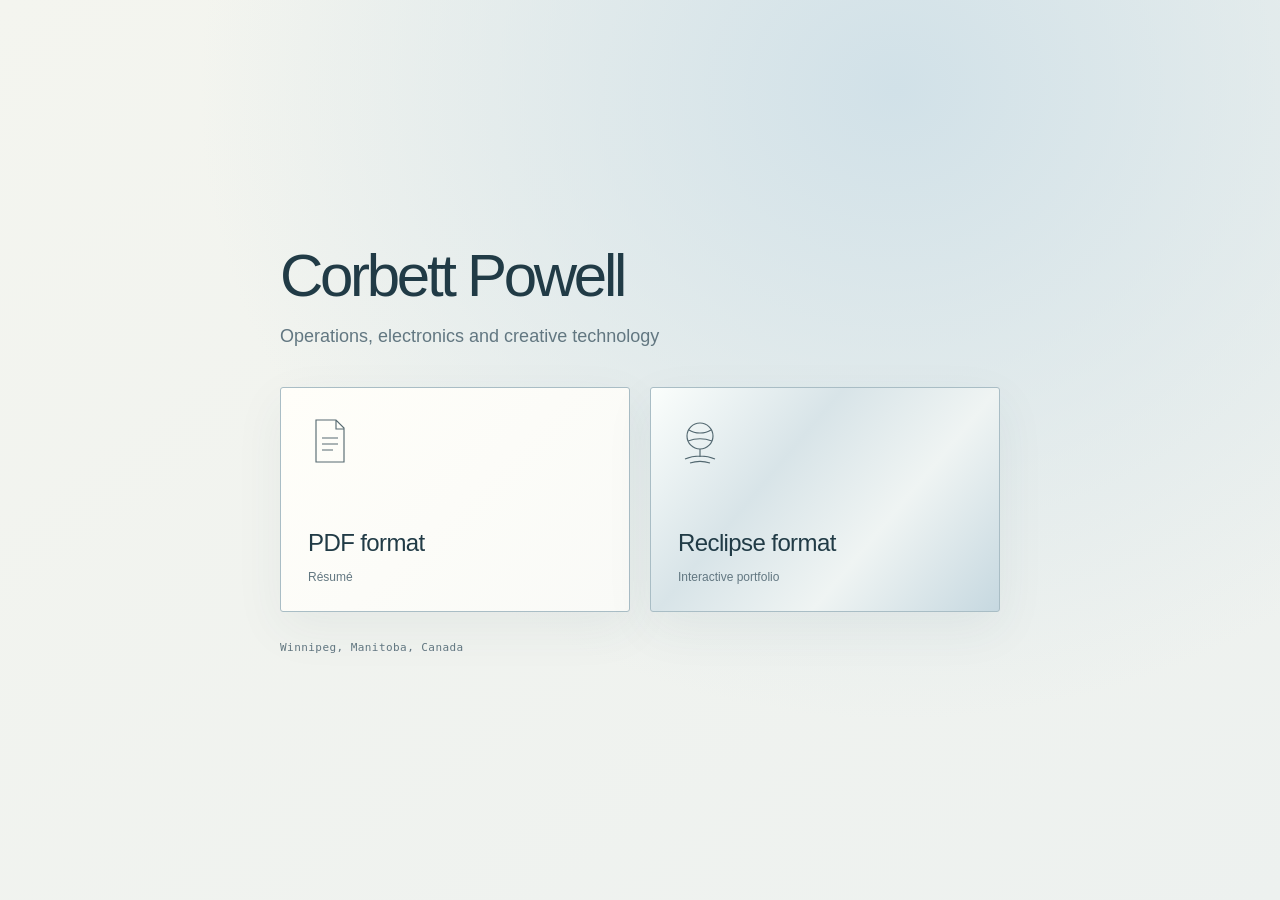
==== index.html @ b259ee76 "Publish Corbett Powell resume and Reclipse portfolio" ====
<!doctype html>
<html lang="en">
<head>
  <meta charset="utf-8">
  <meta name="viewport" content="width=device-width,initial-scale=1">
  <meta name="theme-color" content="#edf1ef">
  <meta name="description" content="Corbett Powell - resume and interactive portfolio.">
  <title>Corbett Powell - Resume and Reclipse</title>
  <style>
    :root{color-scheme:light dark;--paper:#edf1ef;--ink:#213b46;--muted:#627781;--line:#a9bdc5;--surface:#f9faf7}
    *{box-sizing:border-box}
    body{margin:0;min-height:100vh;min-height:100svh;display:grid;place-items:center;padding:42px 24px;background:radial-gradient(ellipse at 70% 10%,#d1e1e8 0,transparent 55%),linear-gradient(145deg,#f4f5ef,var(--paper));color:var(--ink);font-family:"Segoe UI",Arial,sans-serif}
    main{width:min(720px,100%)}
    h1{font-size:clamp(38px,7vw,60px);font-weight:350;letter-spacing:-.055em;line-height:1.05;margin:0 0 15px}
    .headline{font-size:clamp(15px,2.8vw,18px);line-height:1.6;color:var(--muted);margin:0 0 36px}
    nav{display:grid;grid-template-columns:repeat(2,minmax(0,1fr));gap:20px}
    .format{position:relative;display:flex;flex-direction:column;min-height:225px;padding:29px 27px 25px;border:1px solid var(--line);border-radius:3px;text-decoration:none;color:inherit;background:linear-gradient(135deg,#fffef9,var(--surface));box-shadow:0 16px 50px #284d6010;transition:transform .2s,border-color .2s,box-shadow .2s}
    .format:hover{transform:translateY(-3px);border-color:var(--ink);box-shadow:0 20px 55px #284d601c}
    .format:focus-visible{outline:3px solid #346c82;outline-offset:6px}
    .format svg{width:44px;height:48px;margin-bottom:26px;flex:none;stroke:currentColor;stroke-width:1.15;fill:none;opacity:.75}
    .label{display:block;font-size:clamp(18px,3.5vw,24px);font-weight:400;line-height:1.25;letter-spacing:-.025em;margin-top:auto}
    .kind{display:block;font-size:12px;color:var(--muted);margin-top:10px;line-height:1.5}
    .reclipse{background:linear-gradient(130deg,#fbfefc,#d8e4e8 36%,#eff4f3 65%,#c6d8e0)}
    .location{margin:27px 0 0;font:11px/1.6 Consolas,monospace;letter-spacing:.04em;color:var(--muted)}
    @media(max-width:460px){body{padding:35px 20px}nav{gap:13px}.headline{margin-bottom:28px}.format{min-height:207px;padding:23px 18px 21px}.format svg{width:35px;height:40px;margin-bottom:25px}.label{min-height:2.5em}.kind{font-size:11px}.location{font-size:10px;letter-spacing:0}}
    @media(prefers-color-scheme:dark){:root{--paper:#122633;--ink:#e3edf0;--muted:#a1b8c2;--line:#5b7684;--surface:#18303e}body{background:radial-gradient(ellipse at 75% 10%,#2c465c 0,transparent 55%),linear-gradient(145deg,#0e1e2b,var(--paper))}.format{background:linear-gradient(135deg,#1b3341,var(--surface));box-shadow:0 16px 50px #0002}.reclipse{background:linear-gradient(130deg,#294554,#36515e 36%,#203b4b 65%,#304e60)}.format:focus-visible{outline-color:#bfdce8}}
    @media(prefers-reduced-motion:reduce){.format{transition:none}.format:hover{transform:none}}
  </style>
</head>
<body>
  <main>
    <h1>Corbett Powell</h1>
    <p class="headline">Operations, electronics and creative technology</p>
    <nav aria-label="Choose a resume format">
      <a class="format pdf" href="resume.pdf" aria-label="PDF format - view the conventional resume">
        <svg viewBox="0 0 44 48" aria-hidden="true"><path d="M8 3h20l8 8v34H8zM28 3v9h8M14 21h16M14 27h16M14 33h11"/></svg>
        <span class="label">PDF format</span>
        <span class="kind">Résumé</span>
      </a>
      <a class="format reclipse" href="reclipse.html" aria-label="Reclipse format - open the interactive portfolio">
        <svg viewBox="0 0 44 48" aria-hidden="true"><circle cx="22" cy="19" r="13"/><path d="M11 13c6 4 16 4 22 0M10 24c8-3 16-3 24 0M22 32v8M7 42c9-4 21-4 30 0M12 46c6-2 14-2 20 0"/></svg>
        <span class="label">Reclipse format</span>
        <span class="kind">Interactive portfolio</span>
      </a>
    </nav>
    <p class="location">Winnipeg, Manitoba, Canada</p>
  </main>
</body>
</html>
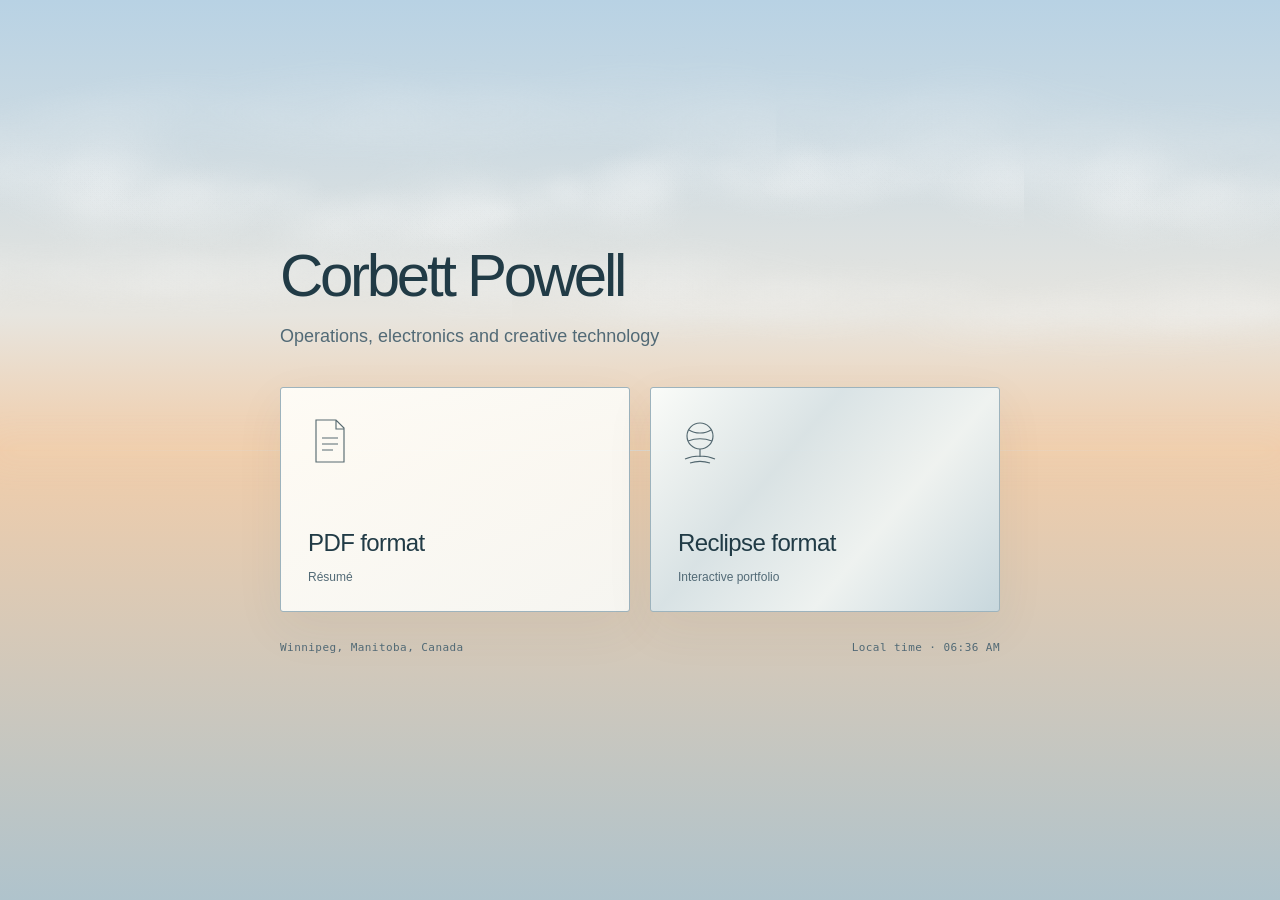
==== commit 69a4ef27: "Share Reclipse time theme and repair resume delivery with explicit Pages deployment" ====
--- a/index.html
+++ b/index.html
@@ -6,33 +6,17 @@
   <meta name="theme-color" content="#edf1ef">
   <meta name="description" content="Corbett Powell - resume and interactive portfolio.">
   <title>Corbett Powell - Resume and Reclipse</title>
-  <style>
-    :root{color-scheme:light dark;--paper:#edf1ef;--ink:#213b46;--muted:#627781;--line:#a9bdc5;--surface:#f9faf7}
-    *{box-sizing:border-box}
-    body{margin:0;min-height:100vh;min-height:100svh;display:grid;place-items:center;padding:42px 24px;background:radial-gradient(ellipse at 70% 10%,#d1e1e8 0,transparent 55%),linear-gradient(145deg,#f4f5ef,var(--paper));color:var(--ink);font-family:"Segoe UI",Arial,sans-serif}
-    main{width:min(720px,100%)}
-    h1{font-size:clamp(38px,7vw,60px);font-weight:350;letter-spacing:-.055em;line-height:1.05;margin:0 0 15px}
-    .headline{font-size:clamp(15px,2.8vw,18px);line-height:1.6;color:var(--muted);margin:0 0 36px}
-    nav{display:grid;grid-template-columns:repeat(2,minmax(0,1fr));gap:20px}
-    .format{position:relative;display:flex;flex-direction:column;min-height:225px;padding:29px 27px 25px;border:1px solid var(--line);border-radius:3px;text-decoration:none;color:inherit;background:linear-gradient(135deg,#fffef9,var(--surface));box-shadow:0 16px 50px #284d6010;transition:transform .2s,border-color .2s,box-shadow .2s}
-    .format:hover{transform:translateY(-3px);border-color:var(--ink);box-shadow:0 20px 55px #284d601c}
-    .format:focus-visible{outline:3px solid #346c82;outline-offset:6px}
-    .format svg{width:44px;height:48px;margin-bottom:26px;flex:none;stroke:currentColor;stroke-width:1.15;fill:none;opacity:.75}
-    .label{display:block;font-size:clamp(18px,3.5vw,24px);font-weight:400;line-height:1.25;letter-spacing:-.025em;margin-top:auto}
-    .kind{display:block;font-size:12px;color:var(--muted);margin-top:10px;line-height:1.5}
-    .reclipse{background:linear-gradient(130deg,#fbfefc,#d8e4e8 36%,#eff4f3 65%,#c6d8e0)}
-    .location{margin:27px 0 0;font:11px/1.6 Consolas,monospace;letter-spacing:.04em;color:var(--muted)}
-    @media(max-width:460px){body{padding:35px 20px}nav{gap:13px}.headline{margin-bottom:28px}.format{min-height:207px;padding:23px 18px 21px}.format svg{width:35px;height:40px;margin-bottom:25px}.label{min-height:2.5em}.kind{font-size:11px}.location{font-size:10px;letter-spacing:0}}
-    @media(prefers-color-scheme:dark){:root{--paper:#122633;--ink:#e3edf0;--muted:#a1b8c2;--line:#5b7684;--surface:#18303e}body{background:radial-gradient(ellipse at 75% 10%,#2c465c 0,transparent 55%),linear-gradient(145deg,#0e1e2b,var(--paper))}.format{background:linear-gradient(135deg,#1b3341,var(--surface));box-shadow:0 16px 50px #0002}.reclipse{background:linear-gradient(130deg,#294554,#36515e 36%,#203b4b 65%,#304e60)}.format:focus-visible{outline-color:#bfdce8}}
-    @media(prefers-reduced-motion:reduce){.format{transition:none}.format:hover{transform:none}}
-  </style>
+  <link rel="stylesheet" href="shell.css">
+  <script src="environment.js" defer></script>
 </head>
 <body>
-  <main>
+  <main id="app" class="shell landing" data-theme="dawn">
+    <div class="clouds" aria-hidden="true"></div><div class="horizon" aria-hidden="true"></div>
+    <div class="chooser">
     <h1>Corbett Powell</h1>
     <p class="headline">Operations, electronics and creative technology</p>
-    <nav aria-label="Choose a resume format">
-      <a class="format pdf" href="resume.pdf" aria-label="PDF format - view the conventional resume">
+    <nav class="formats" aria-label="Choose a resume format">
+      <a class="format pdf" href="resume.html" aria-label="PDF format - view the resume and open or download the PDF">
         <svg viewBox="0 0 44 48" aria-hidden="true"><path d="M8 3h20l8 8v34H8zM28 3v9h8M14 21h16M14 27h16M14 33h11"/></svg>
         <span class="label">PDF format</span>
         <span class="kind">Résumé</span>
@@ -43,7 +27,8 @@
         <span class="kind">Interactive portfolio</span>
       </a>
     </nav>
-    <p class="location">Winnipeg, Manitoba, Canada</p>
+    <footer><span>Winnipeg, Manitoba, Canada</span><span id="local-time"></span></footer>
+    </div><select id="sky-mode" hidden aria-label="Sky time of day"><option value="auto">Local time</option></select>
   </main>
 </body>
 </html>
--- a/shell.css
+++ b/shell.css
@@ -0,0 +1,47 @@
+:root{color-scheme:light;--ink:#213b46;--muted:#526a76;--line:#9db3bd;--surface:#f9faf7}
+*{box-sizing:border-box}
+body{margin:0;font-family:"Segoe UI",Arial,sans-serif;color:var(--ink)}
+.shell{min-height:100vh;min-height:100svh;position:relative;isolation:isolate;background:linear-gradient(180deg,var(--sky-top,#83b4d2),var(--sky-mid,#c7e0ec) 35%,var(--sky-horizon,#edf0e9) 50%,var(--sky-water,#b9cbd2));color:var(--ink)}
+.shell[data-theme=dusk]{color-scheme:dark;--ink:#e3edf0;--muted:#b2c6d0;--line:#6b8898;--surface:#18303e}
+.clouds{position:absolute;inset:0 0 50%;overflow:hidden;pointer-events:none;z-index:-1;opacity:var(--cloud-opacity,.5);mask-image:linear-gradient(180deg,#000 65%,transparent)}
+.cloud-layer{position:absolute;width:calc(100% + 2048px);left:-1024px;height:210px;top:12%;background-repeat:repeat-x;background-size:1024px 256px;animation:cloud-drift 280s linear infinite}
+.cloud-layer-1{top:37%;opacity:.65;animation-duration:360s;background-size:1536px 230px}
+.cloud-layer-2{top:-6%;opacity:.4;animation-duration:440s;background-size:1800px 300px}
+.shell[data-theme=dusk] .clouds{filter:brightness(.68) sepia(.2) hue-rotate(165deg)}
+.horizon{position:absolute;inset:50% 0 auto;height:1px;pointer-events:none;z-index:-1;background:linear-gradient(90deg,transparent,#d8e1e5a0,transparent);box-shadow:0 0 36px 18px #e8eff111}
+.landing{display:grid;place-items:center;padding:42px 24px}
+.chooser{width:min(720px,100%)}
+h1{font-size:clamp(38px,7vw,60px);font-weight:350;letter-spacing:-.055em;line-height:1.05;margin:0 0 15px}
+.headline{font-size:clamp(15px,2.8vw,18px);line-height:1.6;color:var(--muted);margin:0 0 36px}
+.formats{display:grid;grid-template-columns:repeat(2,minmax(0,1fr));gap:20px}
+.format{position:relative;display:flex;flex-direction:column;min-height:225px;padding:29px 27px 25px;border:1px solid var(--line);border-radius:3px;text-decoration:none;color:inherit;background:linear-gradient(135deg,#fffef9ed,#f9faf7e6);box-shadow:0 16px 50px #284d6010;transition:transform .2s,border-color .2s,box-shadow .2s}
+.format:hover{transform:translateY(-3px);border-color:var(--ink);box-shadow:0 20px 55px #284d601c}
+a:focus-visible{outline:3px solid #346c82;outline-offset:6px}
+.format svg{width:44px;height:48px;margin-bottom:26px;flex:none;stroke:currentColor;stroke-width:1.15;fill:none;opacity:.75}
+.label{display:block;font-size:clamp(18px,3.5vw,24px);font-weight:400;line-height:1.25;letter-spacing:-.025em;margin-top:auto}
+.kind{display:block;font-size:12px;color:var(--muted);margin-top:10px;line-height:1.5}
+.reclipse{background:linear-gradient(130deg,#fbfefcf0,#d8e4e8ed 36%,#eff4f3f2 65%,#c6d8e0ed)}
+footer{display:flex;justify-content:space-between;gap:15px;flex-wrap:wrap;margin:27px 0 0;font:11px/1.6 Consolas,monospace;letter-spacing:.04em;color:var(--muted)}
+.shell[data-theme=dusk] .format{background:linear-gradient(135deg,#1b3341f2,#18303eed);box-shadow:0 16px 50px #0002}
+.shell[data-theme=dusk] .reclipse{background:linear-gradient(130deg,#294554f2,#36515eed 36%,#203b4bf2 65%,#304e60ed)}
+.shell[data-theme=dusk] a:focus-visible{outline-color:#bfdce8}
+.resume-view{padding:30px 22px 50px}
+.resume-wrap{max-width:850px;margin:0 auto}
+.document-tools{display:flex;align-items:center;flex-wrap:wrap;gap:12px;margin-bottom:22px}
+.document-tools a{display:inline-block;padding:11px 16px;background:var(--surface);border:1px solid var(--line);border-radius:3px;color:var(--ink);text-decoration:none;font-size:14px}
+.document-tools a:first-child{margin-right:auto}
+.resume-paper{background:#fff;color:#213b46;padding:50px 55px;box-shadow:0 16px 65px #10293924;font-size:16px;line-height:1.55}
+.resume-paper h1{font-size:38px;font-weight:600;letter-spacing:-.035em}
+.resume-paper .headline{font-size:18px;color:#526a76;margin-bottom:16px}
+.resume-paper .contact{font-size:14px;color:#526a76;overflow-wrap:anywhere}
+.resume-paper a{color:#315c6e}
+.resume-paper h2{font-size:14px;letter-spacing:.055em;text-transform:uppercase;border-bottom:1px solid #b9cbd1;padding-bottom:7px;margin:28px 0 14px}
+.resume-paper h3{font-size:17px;line-height:1.4;margin:20px 0 4px}
+.resume-paper .meta{font-size:14px;color:#526a76;margin:0 0 8px}
+.resume-paper p{margin:0 0 10px}
+.resume-paper ul{padding-left:20px;margin:6px 0 18px}
+.resume-paper li{margin:4px 0}
+@keyframes cloud-drift{from{translate:0}to{translate:1024px}}
+@media(max-width:460px){.landing{padding:35px 20px}.formats{gap:13px}.headline{margin-bottom:28px}.format{min-height:207px;padding:23px 18px 21px}.format svg{width:35px;height:40px;margin-bottom:25px}.label{min-height:2.5em}.kind{font-size:11px}footer{font-size:10px;letter-spacing:0}.resume-view{padding:20px 12px}.resume-paper{padding:30px 22px;font-size:15px}.resume-paper h1{font-size:32px}.document-tools{gap:8px}.document-tools a{padding:10px 11px;font-size:13px}}
+@media(prefers-reduced-motion:reduce){.format{transition:none}.format:hover{transform:none}.cloud-layer{animation:none}}
+@media print{.resume-view{padding:0;background:#fff}.document-tools,.clouds,.horizon,#sky-mode{display:none}.resume-paper{padding:0;box-shadow:none;font-size:10.5pt;line-height:1.4}.resume-paper h1{font-size:26pt}.resume-paper h2{break-after:avoid}.resume-paper h3{break-after:avoid}a{color:inherit!important;text-decoration:none}@page{size:letter;margin:.6in}}
